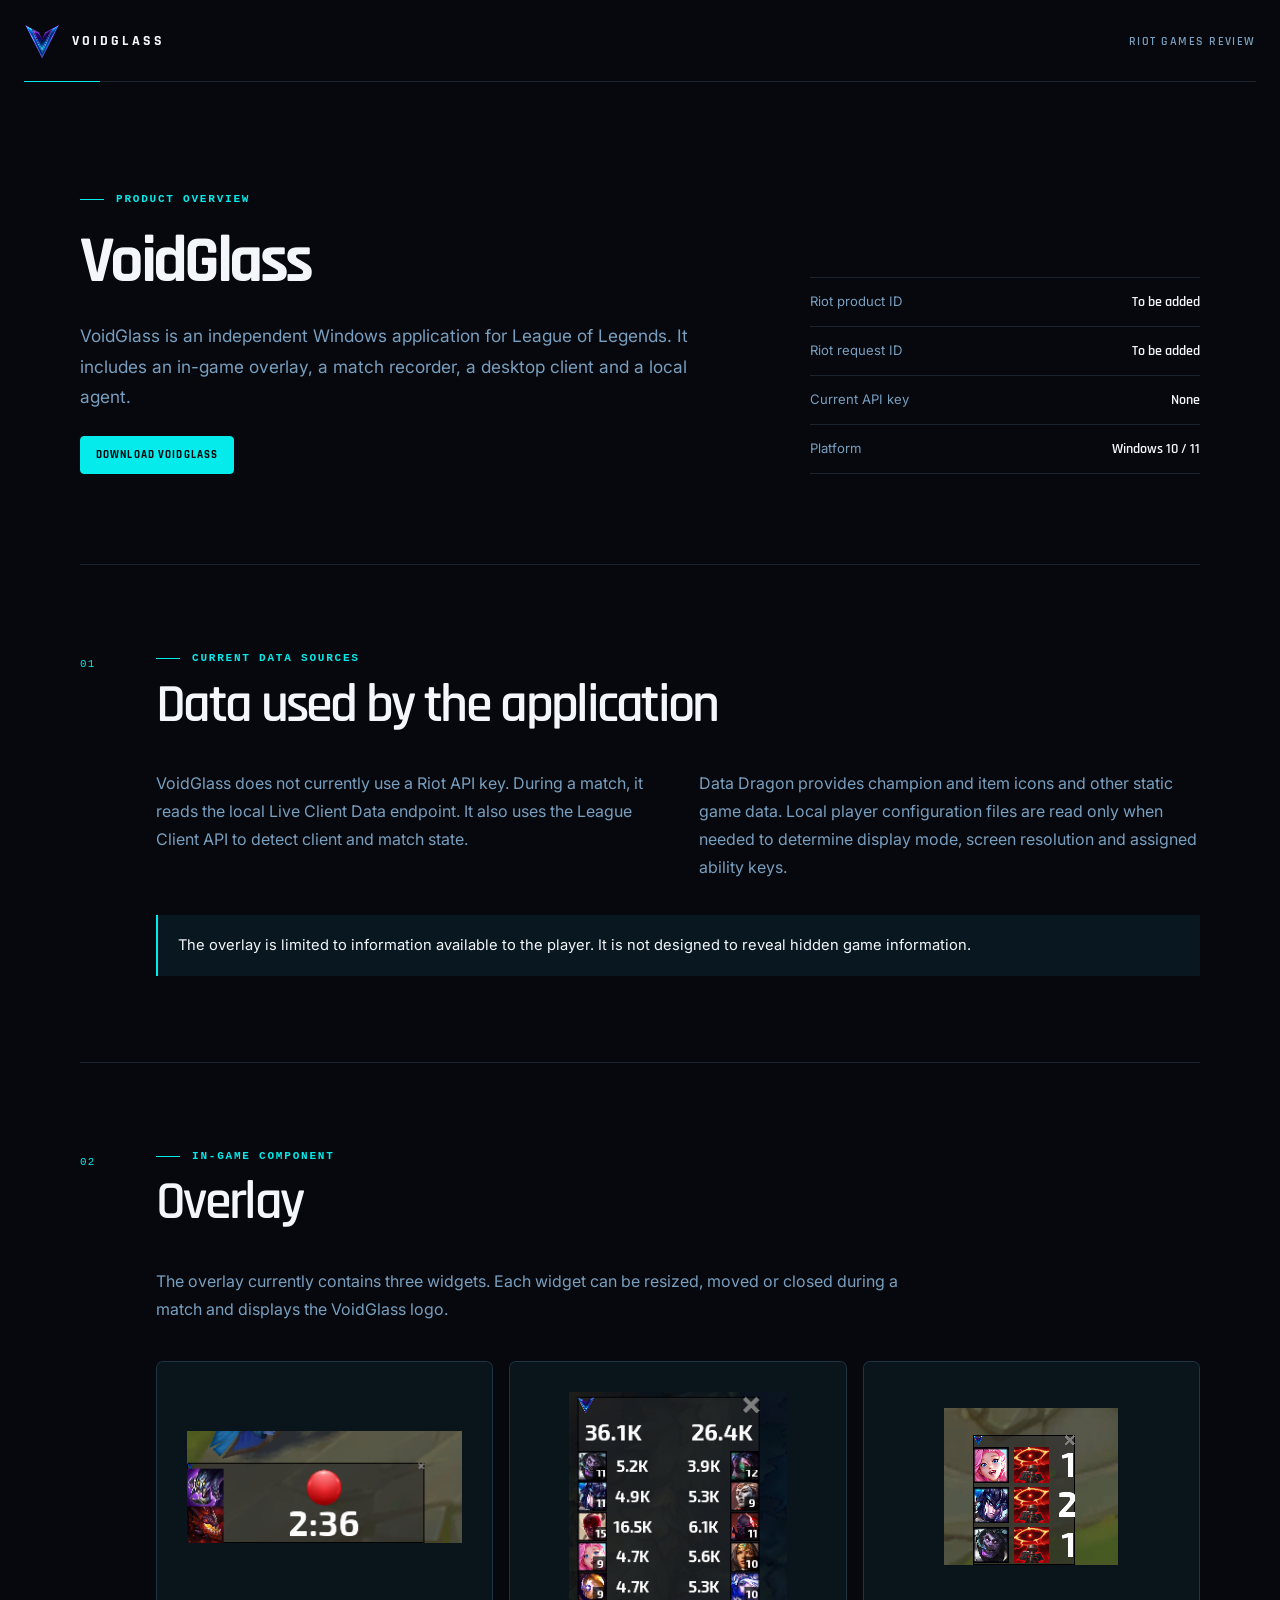
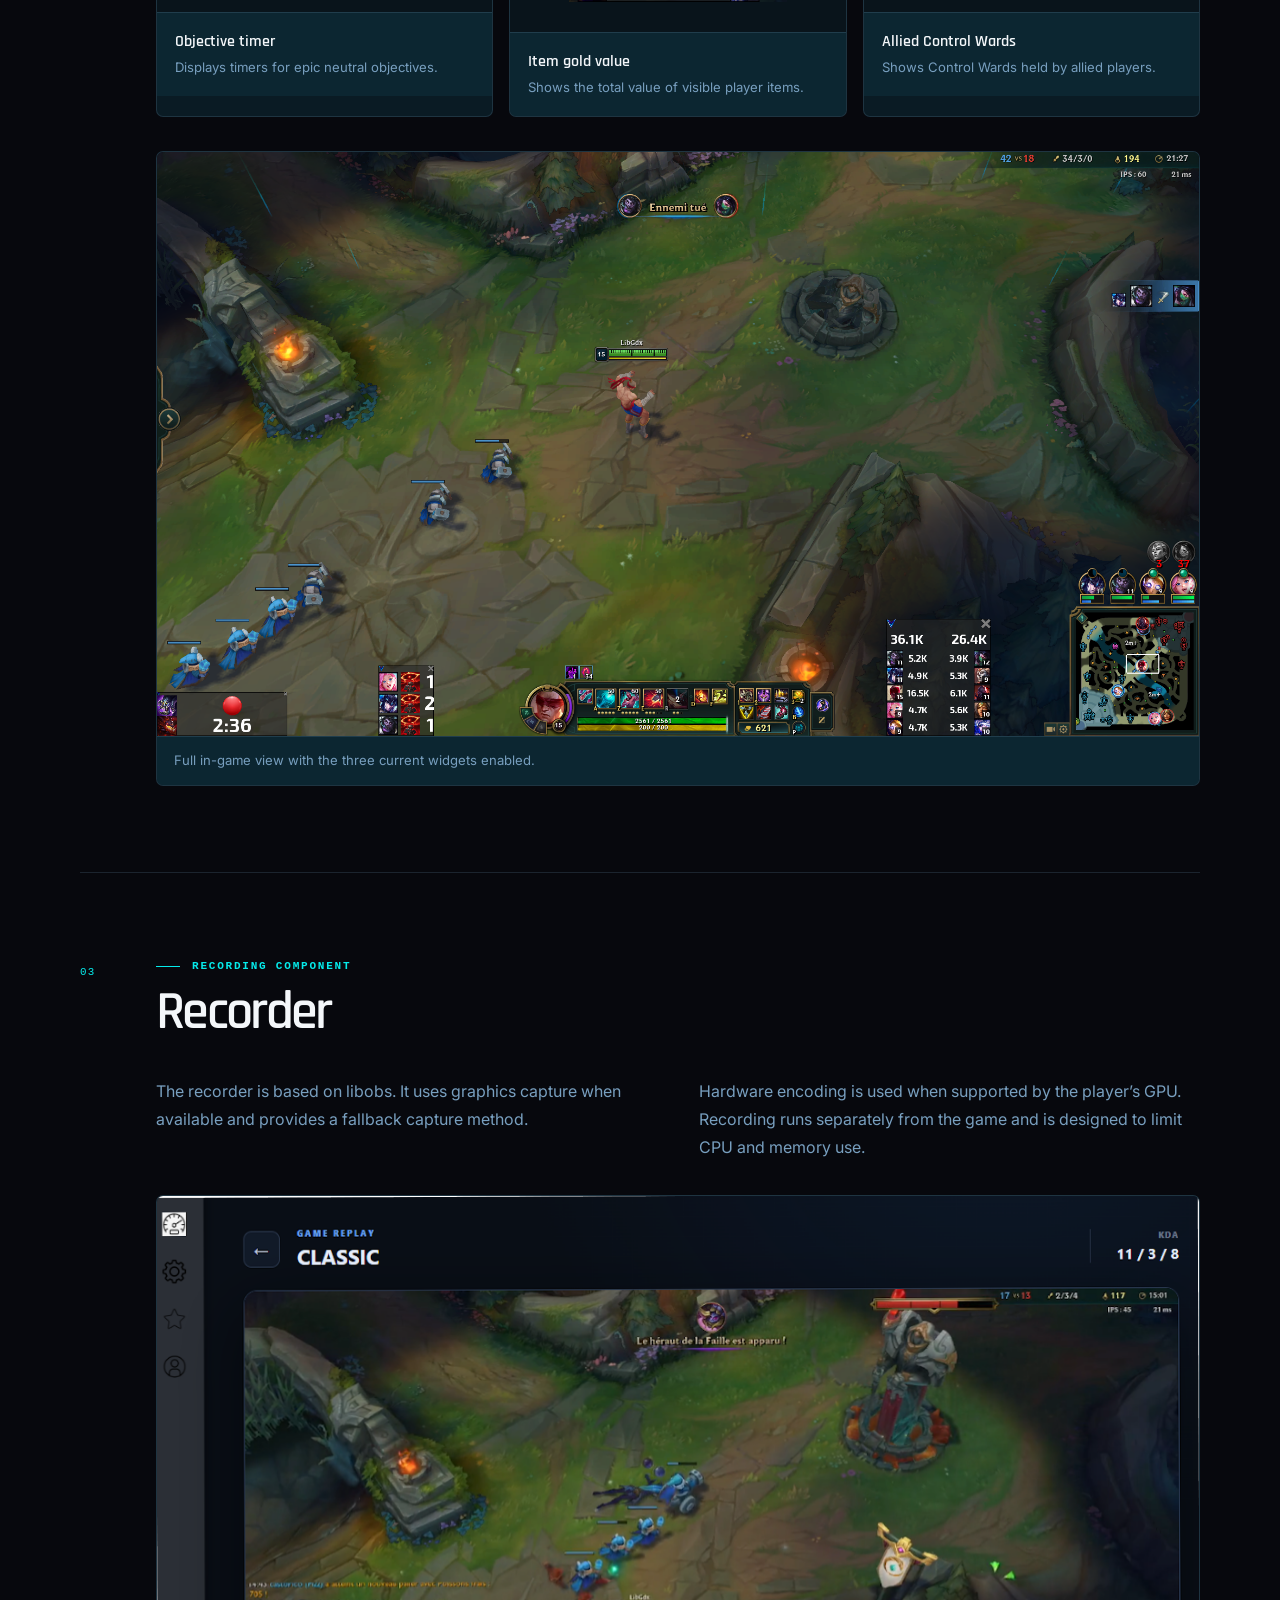
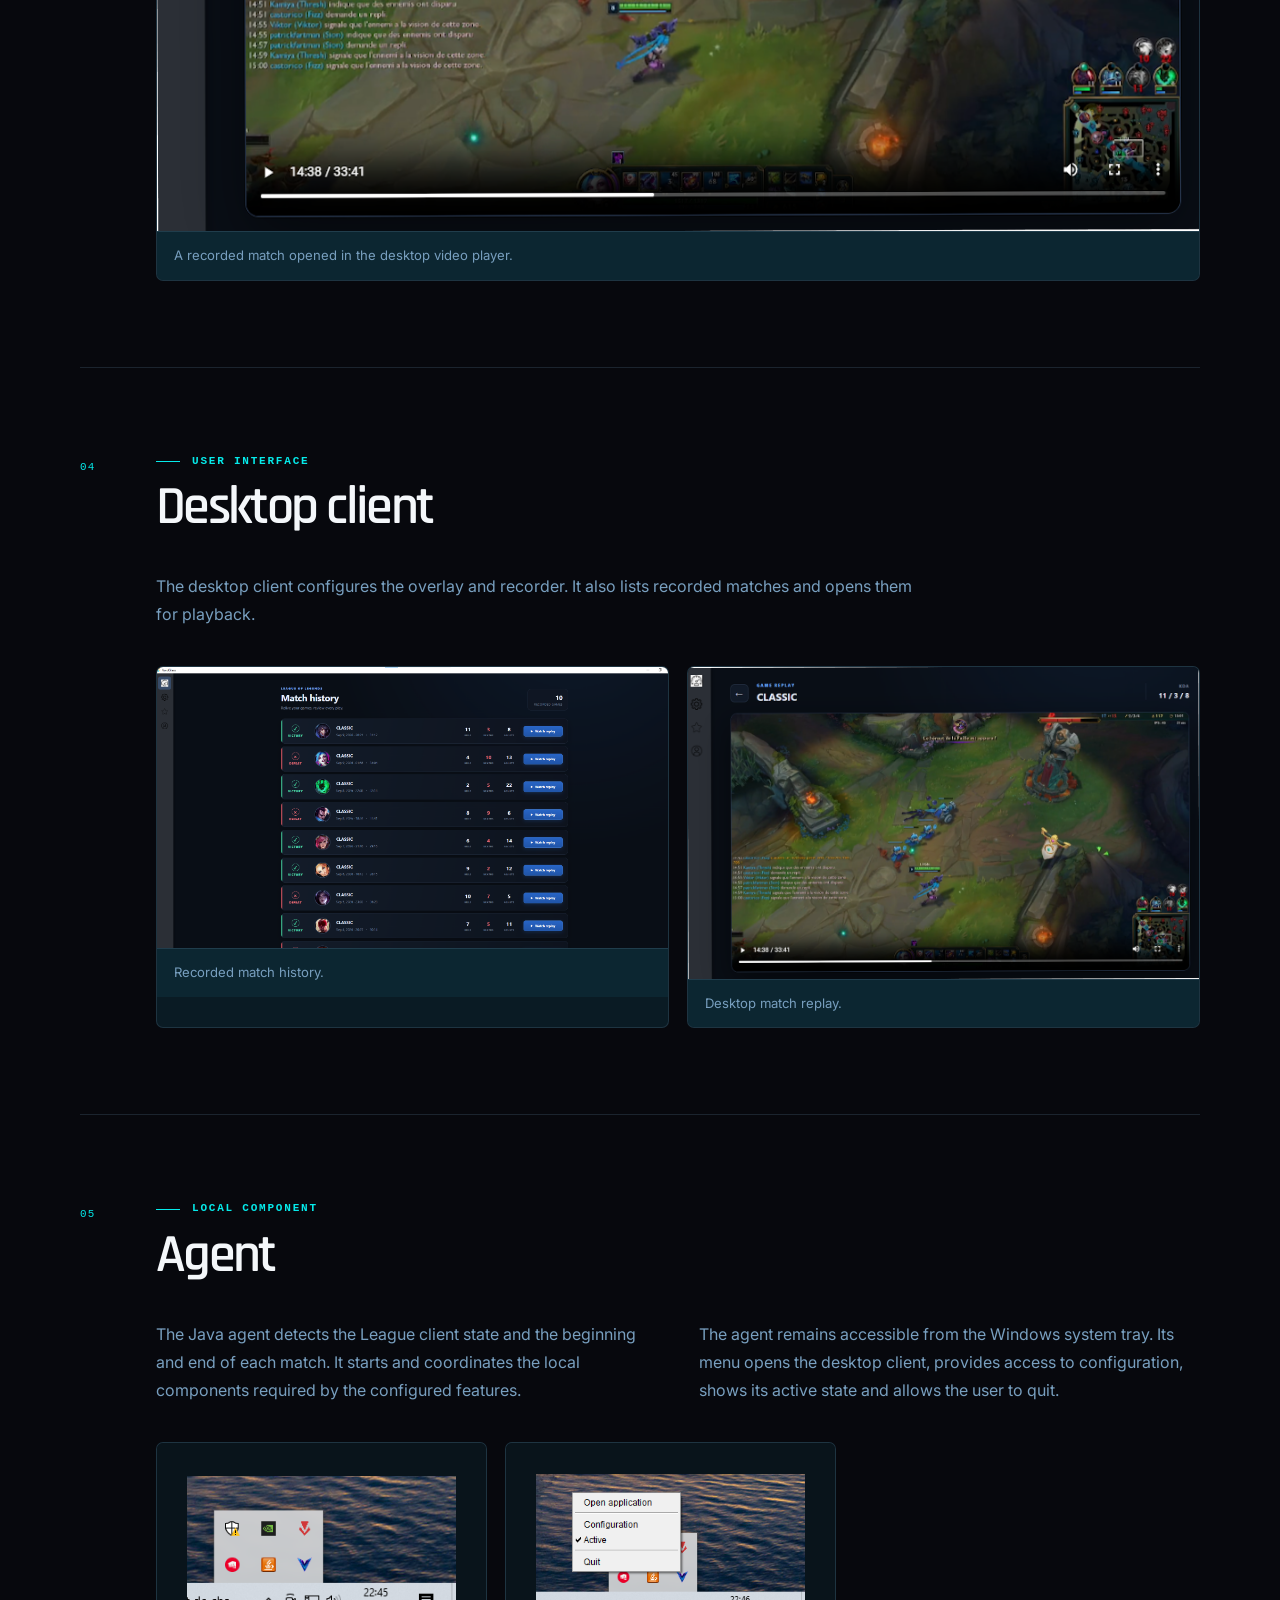
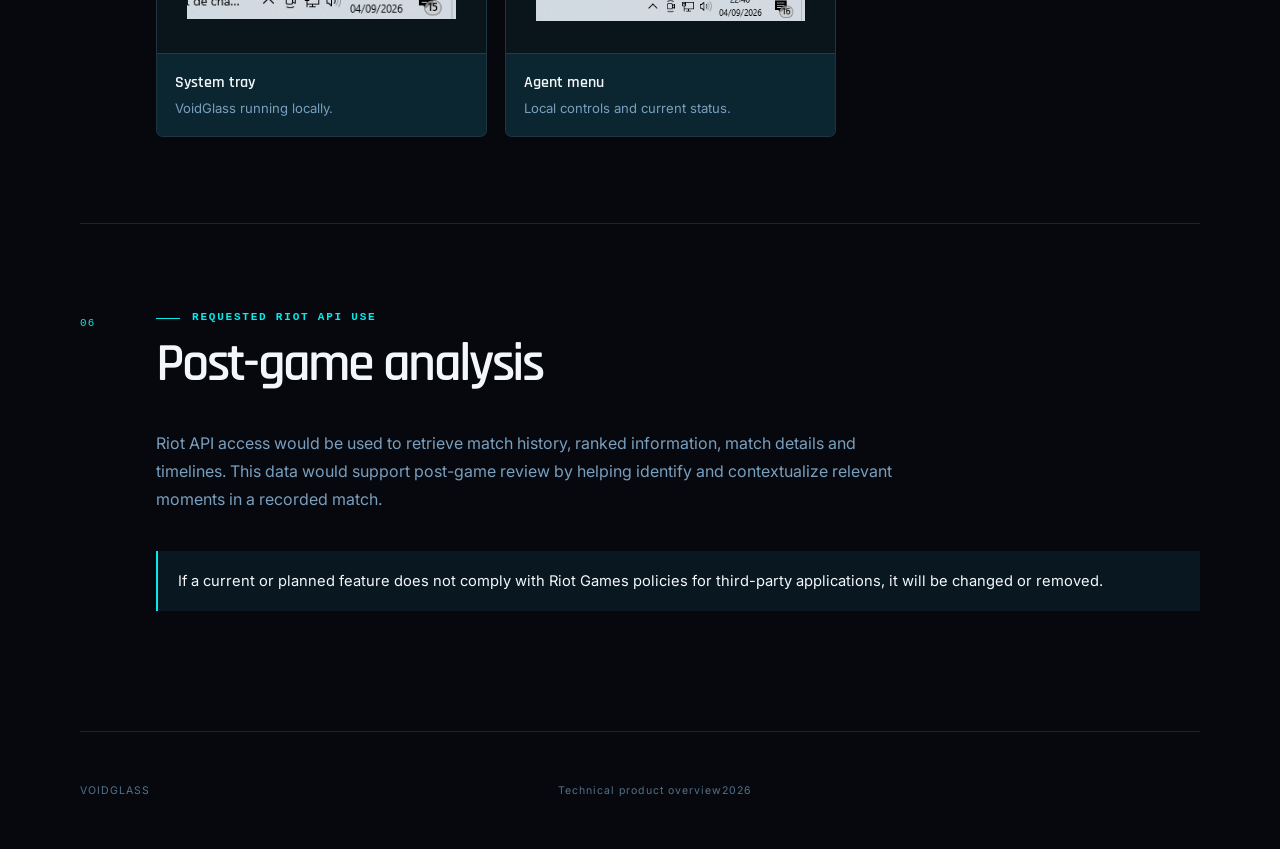
==== riot.html @ 97b320e5 "V1" ====
<!doctype html>
<html lang="en">
<head>
  <meta charset="UTF-8">
  <meta name="viewport" content="width=device-width, initial-scale=1.0">
  <meta name="description" content="Technical overview of VoidGlass for Riot Games review." data-i18n-content="meta.description">
  <meta name="theme-color" content="#07080D">
  <title>VoidGlass — Riot Games Review</title>
  <link rel="icon" href="assets/images/favicon.ico">
  <link rel="stylesheet" href="assets/css/styles.css">
</head>
<body class="riot-review">
  <header class="site-header riot-site-header">
    <a class="brand" href="index.html" aria-label="VoidGlass home">
      <span class="brand-mark"><img src="assets/images/VoidGlass.png" alt=""></span>
      <span>VOIDGLASS</span>
    </a>
    <span class="riot-review-label" data-i18n="header.review">Riot Games review</span>
  </header>

  <main class="riot-page">
    <header class="riot-intro">
      <div>
        <p class="eyebrow" data-i18n="intro.eyebrow">Product overview</p>
        <h1>VoidGlass</h1>
        <p class="riot-lead" data-i18n="intro.lead">VoidGlass is an independent Windows application for League of Legends. It includes an in-game overlay, a match recorder, a desktop client and a local agent.</p>
        <a class="riot-download" href="#" data-download data-i18n="intro.download">Download VoidGlass</a>
      </div>
      <dl class="riot-identifiers">
        <div><dt data-i18n="ids.product">Riot product ID</dt><dd data-i18n="ids.pending">To be added</dd></div>
        <div><dt data-i18n="ids.request">Riot request ID</dt><dd data-i18n="ids.pending">To be added</dd></div>
        <div><dt data-i18n="ids.apiKey">Current API key</dt><dd data-i18n="ids.none">None</dd></div>
        <div><dt data-i18n="ids.platform">Platform</dt><dd>Windows 10 / 11</dd></div>
      </dl>
    </header>

    <section class="riot-section" aria-labelledby="data-title">
      <div class="riot-section-heading">
        <span>01</span>
        <div>
          <p class="eyebrow" data-i18n="data.eyebrow">Current data sources</p>
          <h2 id="data-title" data-i18n="data.title">Data used by the application</h2>
        </div>
      </div>
      <div class="riot-copy-grid">
        <p data-i18n="data.body1">VoidGlass does not currently use a Riot API key. During a match, it reads the local Live Client Data endpoint. It also uses the League Client API to detect client and match state.</p>
        <p data-i18n="data.body2">Data Dragon provides champion and item icons and other static game data. Local player configuration files are read only when needed to determine display mode, screen resolution and assigned ability keys.</p>
      </div>
      <p class="riot-policy-note" data-i18n="data.policy">The overlay is limited to information available to the player. It is not designed to reveal hidden game information.</p>
    </section>

    <section class="riot-section" aria-labelledby="overlay-title">
      <div class="riot-section-heading">
        <span>02</span>
        <div>
          <p class="eyebrow" data-i18n="overlay.eyebrow">In-game component</p>
          <h2 id="overlay-title" data-i18n="overlay.title">Overlay</h2>
        </div>
      </div>
      <p class="riot-section-intro" data-i18n="overlay.intro">The overlay currently contains three widgets. Each widget can be resized, moved or closed during a match and displays the VoidGlass logo.</p>

      <div class="riot-widget-grid">
        <figure class="riot-widget-card">
          <div class="riot-widget-image"><img src="assets/images/screenshot/overlay_objective_timer.png" alt="VoidGlass objective timer widget" data-i18n-alt="overlay.objectiveAlt"></div>
          <figcaption><strong data-i18n="overlay.objectiveTitle">Objective timer</strong><span data-i18n="overlay.objectiveBody">Displays timers for epic neutral objectives.</span></figcaption>
        </figure>
        <figure class="riot-widget-card">
          <div class="riot-widget-image"><img src="assets/images/screenshot/overlay_gold_stuff.png" alt="VoidGlass item gold value widget" data-i18n-alt="overlay.goldAlt"></div>
          <figcaption><strong data-i18n="overlay.goldTitle">Item gold value</strong><span data-i18n="overlay.goldBody">Shows the total value of visible player items.</span></figcaption>
        </figure>
        <figure class="riot-widget-card">
          <div class="riot-widget-image"><img src="assets/images/screenshot/overla_control_ward.png" alt="VoidGlass allied Control Ward widget" data-i18n-alt="overlay.wardsAlt"></div>
          <figcaption><strong data-i18n="overlay.wardsTitle">Allied Control Wards</strong><span data-i18n="overlay.wardsBody">Shows Control Wards held by allied players.</span></figcaption>
        </figure>
      </div>

      <figure class="riot-wide-shot">
        <img src="assets/images/screenshot/overlay_full.png" alt="All VoidGlass widgets displayed during a League of Legends match" data-i18n-alt="overlay.fullAlt">
        <figcaption data-i18n="overlay.fullCaption">Full in-game view with the three current widgets enabled.</figcaption>
      </figure>
    </section>

    <section class="riot-section" aria-labelledby="recorder-title">
      <div class="riot-section-heading">
        <span>03</span>
        <div>
          <p class="eyebrow" data-i18n="recorder.eyebrow">Recording component</p>
          <h2 id="recorder-title" data-i18n="recorder.title">Recorder</h2>
        </div>
      </div>
      <div class="riot-copy-grid">
        <p data-i18n="recorder.body1">The recorder is based on libobs. It uses graphics capture when available and provides a fallback capture method.</p>
        <p data-i18n="recorder.body2">Hardware encoding is used when supported by the player’s GPU. Recording runs separately from the game and is designed to limit CPU and memory use.</p>
      </div>
      <figure class="riot-wide-shot">
        <img src="assets/images/screenshot/desktop_videoplayer.png" alt="Recorded League of Legends match in the VoidGlass desktop video player" data-i18n-alt="recorder.imageAlt">
        <figcaption data-i18n="recorder.caption">A recorded match opened in the desktop video player.</figcaption>
      </figure>
    </section>

    <section class="riot-section" aria-labelledby="desktop-title">
      <div class="riot-section-heading">
        <span>04</span>
        <div>
          <p class="eyebrow" data-i18n="desktop.eyebrow">User interface</p>
          <h2 id="desktop-title" data-i18n="desktop.title">Desktop client</h2>
        </div>
      </div>
      <p class="riot-section-intro" data-i18n="desktop.intro">The desktop client configures the overlay and recorder. It also lists recorded matches and opens them for playback.</p>
      <div class="riot-shot-grid">
        <figure class="riot-wide-shot">
          <img src="assets/images/screenshot/desktop_history.png" alt="VoidGlass recorded match history" data-i18n-alt="desktop.historyAlt">
          <figcaption data-i18n="desktop.historyCaption">Recorded match history.</figcaption>
        </figure>
        <figure class="riot-wide-shot">
          <img src="assets/images/screenshot/desktop_videoplayer.png" alt="VoidGlass desktop match replay" data-i18n-alt="desktop.replayAlt">
          <figcaption data-i18n="desktop.replayCaption">Desktop match replay.</figcaption>
        </figure>
      </div>
    </section>

    <section class="riot-section" aria-labelledby="agent-title">
      <div class="riot-section-heading">
        <span>05</span>
        <div>
          <p class="eyebrow" data-i18n="agent.eyebrow">Local component</p>
          <h2 id="agent-title" data-i18n="agent.title">Agent</h2>
        </div>
      </div>
      <div class="riot-copy-grid">
        <p data-i18n="agent.body1">The Java agent detects the League client state and the beginning and end of each match. It starts and coordinates the local components required by the configured features.</p>
        <p data-i18n="agent.body2">The agent remains accessible from the Windows system tray. Its menu opens the desktop client, provides access to configuration, shows its active state and allows the user to quit.</p>
      </div>
      <div class="riot-tray-grid">
        <figure class="riot-widget-card">
          <div class="riot-widget-image"><img src="assets/images/screenshot/trail_1.png" alt="VoidGlass icon in the Windows system tray" data-i18n-alt="agent.trayAlt"></div>
          <figcaption><strong data-i18n="agent.trayTitle">System tray</strong><span data-i18n="agent.trayBody">VoidGlass running locally.</span></figcaption>
        </figure>
        <figure class="riot-widget-card">
          <div class="riot-widget-image"><img src="assets/images/screenshot/trail_2.png" alt="VoidGlass agent system tray menu" data-i18n-alt="agent.menuAlt"></div>
          <figcaption><strong data-i18n="agent.menuTitle">Agent menu</strong><span data-i18n="agent.menuBody">Local controls and current status.</span></figcaption>
        </figure>
      </div>
    </section>

    <section class="riot-section riot-api-section" aria-labelledby="api-title">
      <div class="riot-section-heading">
        <span>06</span>
        <div>
          <p class="eyebrow" data-i18n="api.eyebrow">Requested Riot API use</p>
          <h2 id="api-title" data-i18n="api.title">Post-game analysis</h2>
        </div>
      </div>
      <p class="riot-section-intro" data-i18n="api.body">Riot API access would be used to retrieve match history, ranked information, match details and timelines. This data would support post-game review by helping identify and contextualize relevant moments in a recorded match.</p>
      <p class="riot-policy-note" data-i18n="api.policy">If a current or planned feature does not comply with Riot Games policies for third-party applications, it will be changed or removed.</p>
    </section>
  </main>

  <footer class="riot-footer">
    <span>VOIDGLASS</span>
    <span data-i18n="footer.overview">Technical product overview</span>
    <span>2026</span>
  </footer>
  <script src="assets/lang/riot/index.en.js"></script>
  <script src="assets/js/main.js"></script>
  <script data-goatcounter="https://voidglass.goatcounter.com/count" async src="//gc.zgo.at/count.js"></script>
</body>
</html>
---- assets/css/styles.css ----
@font-face {
  font-family: "Inter";
  src: url("../fonts/inter/Inter-VariableFont_opsz,wght.ttf") format("truetype");
  font-style: normal;
  font-weight: 100 900;
  font-display: swap;
}

@font-face {
  font-family: "Rajdhani";
  src: url("../fonts/Rajdhani/Rajdhani-Regular.ttf") format("truetype");
  font-style: normal;
  font-weight: 400;
  font-display: swap;
}

@font-face {
  font-family: "Rajdhani";
  src: url("../fonts/Rajdhani/Rajdhani-Medium.ttf") format("truetype");
  font-style: normal;
  font-weight: 500;
  font-display: swap;
}

@font-face {
  font-family: "Rajdhani";
  src: url("../fonts/Rajdhani/Rajdhani-SemiBold.ttf") format("truetype");
  font-style: normal;
  font-weight: 600;
  font-display: swap;
}

@font-face {
  font-family: "Rajdhani";
  src: url("../fonts/Rajdhani/Rajdhani-Bold.ttf") format("truetype");
  font-style: normal;
  font-weight: 700;
  font-display: swap;
}

:root {
  --background: #07080d;
  --surface: #0e3442;
  --surface-dark: #0a1b24;
  --surface-soft: rgba(14, 52, 66, 0.54);
  --cyan: #05ebeb;
  --cyan-soft: rgba(5, 235, 235, 0.13);
  --purple: #280387;
  --text: #f4f7fa;
  --muted: #789fbf;
  --line: rgba(120, 159, 191, 0.19);
  --line-strong: rgba(5, 235, 235, 0.4);
  --max-width: 1360px;
  --radius: 10px;
  --font-body: "Inter", "Segoe UI", Arial, sans-serif;
  --font-display: "Rajdhani", "Arial Narrow", sans-serif;
}

* { box-sizing: border-box; }
html { scroll-behavior: smooth; color-scheme: dark; }
body {
  margin: 0;
  overflow-x: hidden;
  color: var(--text);
  background: radial-gradient(circle at 82% 8%, rgba(40, 3, 135, 0.22), transparent 30rem), var(--background);
  font-family: var(--font-body);
  -webkit-font-smoothing: antialiased;
}
body.carousel-open { overflow: hidden; }
body.carousel-open::after { position: fixed; inset: 0; z-index: 10; content: ""; background: rgba(0, 0, 0, 0.76); backdrop-filter: blur(8px); }
body::before {
  position: fixed;
  inset: 0;
  z-index: -1;
  pointer-events: none;
  content: "";
  opacity: 0.22;
  background-image: linear-gradient(rgba(120, 159, 191, 0.035) 1px, transparent 1px), linear-gradient(90deg, rgba(120, 159, 191, 0.035) 1px, transparent 1px);
  background-size: 64px 64px;
  mask-image: linear-gradient(to bottom, black, transparent 75%);
}
::selection { color: var(--background); background: var(--cyan); }
a { color: inherit; text-decoration: none; }
button { color: inherit; font: inherit; }
img { max-width: 100%; }

.ambient { position: absolute; z-index: -1; border-radius: 50%; pointer-events: none; filter: blur(140px); }
.ambient-blue { top: 80px; left: -260px; width: 560px; height: 560px; background: rgba(5, 235, 235, 0.08); }
.ambient-purple { top: 400px; right: -320px; width: 680px; height: 680px; background: rgba(40, 3, 135, 0.25); }

.site-header, main, footer { width: min(calc(100% - 48px), var(--max-width)); margin-inline: auto; }
.site-header {
  position: relative;
  z-index: 5;
  display: grid;
  grid-template-columns: 1fr auto 1fr;
  align-items: center;
  height: 82px;
  border-bottom: 1px solid var(--line);
}
.site-header::after { position: absolute; bottom: -1px; left: 0; width: 76px; height: 1px; content: ""; background: var(--cyan); }
.brand { display: inline-flex; align-items: center; gap: 12px; width: fit-content; font-family: var(--font-display); font-size: 0.88rem; font-weight: 700; letter-spacing: 0.22em; }
.brand-mark { display: grid; width: 36px; height: 36px; place-items: center; letter-spacing: 0; }
.brand-mark img { display: block; width: 34px; height: 34px; object-fit: contain; }
nav { display: flex; align-items: center; gap: 32px; }
nav a { position: relative; color: var(--muted); font-family: var(--font-display); font-size: 0.82rem; font-weight: 600; letter-spacing: 0.12em; text-transform: uppercase; transition: color 160ms ease; }
nav a:hover, nav .current { color: var(--text); }
nav .current::after { position: absolute; right: 0; bottom: -10px; left: 0; height: 1px; content: ""; background: var(--cyan); }
.discord-link { color: var(--text); }
.header-actions { display: flex; justify-self: end; align-items: center; gap: 10px; }
.header-download { padding: 10px 13px; color: var(--background); border: 1px solid var(--cyan); border-radius: 4px; background: var(--cyan); font-family: var(--font-display); font-size: 0.8rem; font-weight: 700; letter-spacing: 0.08em; text-transform: uppercase; transition: background 160ms ease, transform 160ms ease; }
.header-download:hover { background: #32ffff; transform: translateY(-1px); }
.language-switch { padding: 9px 11px; color: #496b85; border: 1px solid var(--line); border-radius: 4px; background: rgba(14, 52, 66, 0.3); cursor: pointer; font-family: var(--font-display); font-size: 0.8rem; font-weight: 700; letter-spacing: 0.1em; }
.language-switch .active { color: var(--cyan); }

.hero { display: grid; grid-template-columns: minmax(280px, 0.76fr) minmax(0, 1.24fr); align-items: center; gap: 44px; min-height: calc(100svh - 82px); padding: 86px 0 110px; }
.hero-copy { position: relative; z-index: 2; }
.eyebrow { display: flex; align-items: center; gap: 12px; margin: 0 0 24px; color: var(--cyan); font: 700 0.69rem/1.4 Consolas, "SFMono-Regular", monospace; letter-spacing: 0.16em; text-transform: uppercase; }
.eyebrow::before { width: 24px; height: 1px; content: ""; background: currentColor; }
h1, h2, h3, p { margin-top: 0; }
h1, h2, h3 { font-family: var(--font-display); }
h1 { max-width: 720px; margin-bottom: 28px; font-size: clamp(3.15rem, 5.15vw, 5.25rem); font-weight: 620; letter-spacing: -0.055em; line-height: 0.97; }
h1 span { display: block; }
.gradient-text { padding-bottom: 0.08em; color: var(--cyan); }
.hero-description { max-width: 540px; margin-bottom: 34px; color: var(--muted); font-size: clamp(1rem, 1.3vw, 1.16rem); line-height: 1.7; }
.hero-actions { display: flex; align-items: center; gap: 22px; flex-wrap: wrap; }
.download-button { position: relative; display: flex; align-items: center; gap: 17px; min-width: 315px; padding: 17px 22px; overflow: hidden; color: var(--background); border: 1px solid var(--cyan); border-radius: 5px; background: var(--cyan); box-shadow: 0 12px 42px rgba(5, 235, 235, 0.13); transition: transform 160ms ease, box-shadow 160ms ease, background 160ms ease; }
.download-button::after { position: absolute; top: 0; right: 0; width: 16px; height: 16px; content: ""; background: var(--surface); clip-path: polygon(100% 0, 100% 100%, 0 0); }
.download-button:hover { transform: translateY(-2px); background: #32ffff; box-shadow: 0 16px 48px rgba(5, 235, 235, 0.2); }
.download-button:focus-visible, .language-switch:focus-visible, a:focus-visible, summary:focus-visible { outline: 2px solid var(--cyan); outline-offset: 4px; }
.download-button svg { width: 27px; flex: none; fill: none; stroke: currentColor; stroke-linecap: round; stroke-linejoin: round; stroke-width: 1.7; }
.download-button span { display: grid; gap: 4px; }
.download-button small { font-family: var(--font-display); font-size: 0.7rem; font-weight: 700; letter-spacing: 0.14em; }
.download-button strong { font-family: var(--font-display); font-size: 1.08rem; font-weight: 600; }
.download-meta { display: grid; gap: 9px; max-width: 300px; }
.download-note { color: var(--muted); font-size: 0.75rem; }
.riot-disclaimer { margin: 0; color: #5f819c; font-size: 0.76rem; line-height: 1.5; }
.footer-riot-disclaimer { grid-column: 1 / -1; max-width: 760px; padding: 0 0 22px; font-size: 0.65rem; letter-spacing: normal; }

.hero-visual { position: relative; }
.hero-visual::before { position: absolute; inset: 6% 4% 8% 7%; content: ""; border: 1px solid rgba(5, 235, 235, 0.12); background: linear-gradient(145deg, rgba(14, 52, 66, 0.46), rgba(40, 3, 135, 0.12)); transform: translate(24px, 24px); }
.hero-carousel { position: relative; display: block; width: min(790px, 100%); aspect-ratio: 16 / 10; padding: 0; overflow: hidden; color: var(--text); border: 1px solid var(--line); border-radius: var(--radius); background: var(--surface-dark); box-shadow: 0 32px 70px rgba(0, 0, 0, 0.46); cursor: pointer; }
.hero-carousel::before { position: absolute; top: 0; right: 0; left: 0; z-index: 3; height: 2px; content: ""; background: linear-gradient(90deg, var(--cyan), transparent 62%); }
.hero-carousel::after { position: absolute; right: 0; bottom: 0; left: 0; z-index: 2; height: 34%; pointer-events: none; content: ""; background: linear-gradient(transparent, rgba(7, 8, 13, 0.62)); }
.hero-carousel img { position: absolute; inset: 0; width: 100%; height: 100%; object-fit: cover; opacity: 0; transform: scale(1.025); transition: opacity 420ms cubic-bezier(0.22, 1, 0.36, 1), transform 680ms cubic-bezier(0.22, 1, 0.36, 1); }
.hero-carousel img.is-active { z-index: 1; opacity: 1; transform: scale(1); }
.carousel-progress { position: absolute; bottom: 0; left: 0; z-index: 3; width: 100%; height: 2px; background: var(--cyan); box-shadow: 0 0 12px rgba(5, 235, 235, 0.7); transform: scaleX(0); transform-origin: left; }
.carousel-progress.is-running { animation: carousel-progress 5s linear; }
.carousel-close { display: none; }
.carousel-navigation { position: absolute; inset: 0; z-index: 4; display: flex; justify-content: space-between; align-items: center; padding: 14px; pointer-events: none; }
.carousel-control { display: grid; width: 38px; height: 38px; padding: 0; place-items: center; color: var(--text); border: 1px solid var(--line); border-radius: 50%; background: rgba(7, 8, 13, 0.76); cursor: pointer; font-size: 1.35rem; line-height: 1; pointer-events: auto; transition: border-color 160ms ease, color 160ms ease, background 160ms ease; }
.carousel-control:hover { color: var(--cyan); border-color: var(--line-strong); background: rgba(7, 8, 13, 0.92); }
.carousel-control:focus-visible { outline: 2px solid var(--cyan); outline-offset: 3px; }
.hero-carousel:hover { border-color: var(--line-strong); }
.hero-carousel:focus-visible { outline: 2px solid var(--cyan); outline-offset: 4px; }
.hero-carousel.is-expanded { position: fixed; top: 50%; left: 50%; z-index: 11; width: min(80vw, 142.22vh); height: 80vh; aspect-ratio: auto; border-color: var(--line-strong); background: var(--background); box-shadow: 0 36px 110px rgba(0, 0, 0, 0.65); transform: translate(-50%, -50%); }
.hero-carousel.is-expanded img { object-fit: contain; }
.hero-carousel.is-expanded .carousel-close { position: absolute; top: 16px; left: 16px; z-index: 4; display: grid; width: 34px; height: 34px; place-items: center; color: var(--text); border: 1px solid var(--line); border-radius: 50%; background: rgba(7, 8, 13, 0.76); font: 300 1.8rem/1 var(--font-body); transition: border-color 160ms ease, color 160ms ease; }
.hero-carousel.is-expanded .carousel-close:hover { color: var(--cyan); border-color: var(--line-strong); }
.hero-visual.is-carousel-expanded .carousel-navigation { position: fixed; top: 50%; right: 10vw; left: 10vw; z-index: 12; height: 80vh; padding: 18px; transform: translateY(-50%); }
@keyframes carousel-progress { to { transform: scaleX(1); } }
.hero-shot { position: absolute; overflow: hidden; margin: 0; border: 1px solid var(--line); border-radius: var(--radius); background: var(--surface-dark); box-shadow: 0 32px 70px rgba(0, 0, 0, 0.46); }
.hero-shot::before { position: absolute; top: 0; right: 0; left: 0; z-index: 1; height: 2px; content: ""; background: linear-gradient(90deg, var(--cyan), transparent 62%); }
.hero-shot img { display: block; width: 100%; height: 100%; object-fit: cover; }
.hero-shot-primary { top: 0; right: -70px; width: min(790px, 59vw); aspect-ratio: 16 / 10; }
.hero-shot-secondary { right: 55%; bottom: 0; width: min(430px, 32vw); aspect-ratio: 16 / 9; border-color: rgba(5, 235, 235, 0.34); }
.hero-shot-secondary img { object-position: center; }

.showcase, .faq-preview { padding: 112px 0; border-top: 1px solid var(--line); }
.section-heading, .faq-heading { display: flex; justify-content: space-between; align-items: end; gap: 40px; margin-bottom: 48px; }
.section-heading .eyebrow, .faq-heading .eyebrow { margin-bottom: 14px; }
h2 { margin-bottom: 0; font-size: clamp(2.25rem, 4.6vw, 4.35rem); font-weight: 580; letter-spacing: -0.05em; line-height: 1.02; }
.section-note { max-width: 320px; margin: 0 0 6px; color: var(--muted); font-size: 0.95rem; line-height: 1.65; }
.screens { display: grid; grid-template-columns: 1.18fr 0.82fr; gap: 18px; }
.screen-card { position: relative; overflow: hidden; min-height: 360px; border: 1px solid var(--line); border-radius: var(--radius); background: var(--surface); }
.product-block { overflow: hidden; border: 1px solid var(--line); border-radius: var(--radius); background: var(--surface-dark); }
.product-block .screen-image { display: block; width: 100%; aspect-ratio: 16 / 9; height: auto; object-fit: cover; }
.recorder-heading { margin-top: 88px; }
.screen-main { grid-row: span 2; min-height: 750px; background: var(--surface-dark); }
.screen-toolbar { display: flex; align-items: center; gap: 7px; height: 46px; padding: 0 16px; color: var(--muted); border-bottom: 1px solid var(--line); background: #09141b; }
.screen-toolbar span { width: 6px; height: 6px; border-radius: 50%; background: #285063; }
.screen-toolbar span:first-child { background: var(--cyan); }
.screen-toolbar small { margin-left: auto; font: 0.61rem Consolas, "SFMono-Regular", monospace; letter-spacing: 0.14em; }
.screen-image { display: block; width: 100%; height: 100%; object-fit: cover; }
.screen-main .screen-image { height: 640px; object-position: center; }
.screen-secondary .screen-image { height: 325px; }
.screen-overlay .screen-image { object-position: center; }
.screen-caption { display: grid; grid-template-columns: auto 1fr; gap: 14px; align-items: baseline; min-height: 64px; padding: 20px 22px; color: var(--text); border-top: 1px solid var(--line); background: var(--surface); }
.screen-caption p { margin: 0; font-size: 0.88rem; line-height: 1.4; }
.caption-index { color: var(--cyan); font: 0.66rem Consolas, "SFMono-Regular", monospace; letter-spacing: 0.12em; }
.feature-summary { min-height: 0; }
.feature-rail { display: grid; grid-template-columns: repeat(3, 1fr); gap: 1px; margin: 0; border: 0; background: var(--line); overflow: hidden; }
.feature-rail article { padding: 22px; background: var(--surface-soft); }
.feature-rail span { display: block; margin-bottom: 20px; color: var(--cyan); font: 0.66rem Consolas, "SFMono-Regular", monospace; }
.feature-rail h3 { margin-bottom: 9px; font-size: 1rem; }
.feature-rail p { margin: 0; color: var(--muted); font-size: 0.86rem; line-height: 1.55; }

.faq-heading > a { flex: none; padding-bottom: 7px; color: var(--cyan); border-bottom: 1px solid var(--line-strong); font-size: 0.75rem; letter-spacing: 0.06em; }
.faq-list { border-top: 1px solid var(--line); }
.faq-list details { border-bottom: 1px solid var(--line); }
.faq-list summary { position: relative; padding: 27px 56px 27px 0; cursor: pointer; font-size: 1rem; line-height: 1.45; list-style: none; }
.faq-list summary::-webkit-details-marker { display: none; }
.faq-list summary::after { position: absolute; top: 22px; right: 5px; display: grid; width: 30px; height: 30px; place-items: center; color: var(--cyan); border: 1px solid var(--line); border-radius: 3px; content: "+"; font-size: 1.1rem; font-weight: 300; }
.faq-list details[open] summary::after { content: "−"; }
.faq-list details p { max-width: 720px; padding: 0 0 30px; color: var(--muted); line-height: 1.75; }
.faq-list .faq-article-link { color: var(--cyan); text-decoration: underline; text-decoration-color: rgba(5, 235, 235, 0.55); text-decoration-thickness: 1px; text-underline-offset: 3px; }
.faq-list .faq-article-link:hover { color: var(--text); text-decoration-color: var(--cyan); }

.journal, .content-page { max-width: 980px; }
.journal-header, .content-header { padding: 126px 0 98px; border-bottom: 1px solid var(--line); }
.journal-header h1, .content-header h1 { margin-bottom: 28px; }
.journal-header > p:last-child, .content-header > p:last-child { max-width: 560px; margin: 0; color: var(--muted); font-size: 1.05rem; line-height: 1.7; }
.journal-entry { display: grid; grid-template-columns: 165px 1fr; gap: 46px; padding: 76px 0; border-bottom: 1px solid var(--line); }
.journal-meta { display: flex; flex-direction: column; gap: 14px; color: var(--cyan); font: 0.67rem Consolas, "SFMono-Regular", monospace; letter-spacing: 0.12em; }
.journal-content h2 { margin-bottom: 22px; font-size: clamp(2.3rem, 5.4vw, 4.6rem); }
.journal-lead { max-width: 650px; margin-bottom: 24px; color: var(--text); font-size: 1.14rem; line-height: 1.6; }
.journal-preview { max-width: 650px; margin: 0 0 24px; color: var(--muted); line-height: 1.8; }
.journal-link { transition: padding 160ms ease, background 160ms ease; }
.journal-link:hover { padding-inline: 22px; background: rgba(14, 52, 66, 0.2); }
.read-link { color: var(--cyan); font-size: 0.75rem; letter-spacing: 0.07em; text-transform: uppercase; }

.article-page { max-width: 980px; padding: 80px 0 130px; }
.back-link { display: inline-block; margin-bottom: 92px; color: var(--muted); font-size: 0.76rem; letter-spacing: 0.07em; }
.back-link:hover { color: var(--cyan); }
.article-page article { max-width: 780px; margin-left: auto; padding-left: 44px; border-left: 1px solid var(--line); }
.article-page h1 { margin-bottom: 42px; }
.article-lead { margin-bottom: 40px; color: var(--text); font-size: clamp(1.3rem, 2.4vw, 1.75rem); line-height: 1.5; }
.article-page article > p:not(.eyebrow):not(.article-lead) { max-width: 680px; margin-bottom: 26px; color: var(--muted); font-size: 1.02rem; line-height: 1.85; }
.article-page h2 { max-width: 680px; margin: 58px 0 18px; font-size: clamp(1.65rem, 3.4vw, 2.55rem); }
.article-page h3 { max-width: 680px; margin: 38px 0 14px; color: var(--text); font-size: clamp(1.65rem, 3vw, 2.15rem); font-weight: 600; letter-spacing: -0.025em; }
.article-page .performance-highlight { display: inline; padding: 2px 5px 3px; color: var(--cyan); border-bottom: 1px solid rgba(5, 235, 235, 0.72); background: rgba(5, 235, 235, 0.09); font-family: var(--font-display); font-size: 1.15em; font-weight: 700; letter-spacing: -0.015em; line-height: 1.2; }
.article-page ul { max-width: 680px; margin: -6px 0 28px; padding-left: 20px; color: var(--muted); line-height: 1.8; }
.article-page li + li { margin-top: 8px; }
.approach { margin-top: 34px; }
.approach > h3 { margin-top: 0; }
.approach-tradeoffs { display: grid; grid-template-columns: repeat(2, minmax(0, 1fr)); gap: 14px; max-width: 680px; margin: 28px 0 42px; }
.tradeoff { padding: 20px; border: 1px solid var(--line); border-radius: 6px; background: rgba(14, 52, 66, 0.22); }
.tradeoff h4 { margin: 0 0 14px; font: 700 0.7rem Consolas, "SFMono-Regular", monospace; letter-spacing: 0.12em; text-transform: uppercase; }
.tradeoff-pros h4 { color: var(--cyan); }
.tradeoff-cons h4 { color: #b5a4e9; }
.tradeoff ul { margin: 0; padding-left: 17px; font-size: 0.88rem; line-height: 1.65; }
.tradeoff li + li { margin-top: 10px; }
.approach-note { max-width: 680px; margin: -16px 0 42px; padding: 17px 19px; color: var(--muted); border-left: 2px solid var(--cyan); background: rgba(14, 52, 66, 0.24); font-size: 0.91rem; line-height: 1.7; }
.performance-title { margin-bottom: 16px !important; }
.article-page .performance-list { display: grid; grid-template-columns: repeat(2, minmax(0, 1fr)); gap: 1px; max-width: 680px; margin: 0 0 26px; padding: 1px; overflow: hidden; list-style: none; border: 1px solid var(--line); border-radius: 6px; background: var(--line); }
.performance-list li { min-height: 104px; padding: 19px; background: rgba(14, 52, 66, 0.3); }
.performance-list strong, .performance-list span { display: block; }
.performance-list strong { margin-bottom: 9px; color: var(--muted); font: 700 0.68rem Consolas, "SFMono-Regular", monospace; letter-spacing: 0.1em; text-transform: uppercase; }
.performance-list span { color: var(--text); font-size: 0.96rem; font-weight: 600; line-height: 1.45; }
.recorder-note { max-width: 680px; margin: 0 0 42px !important; padding: 16px 18px; color: var(--muted) !important; border-left: 2px solid #b5a4e9; background: rgba(40, 3, 135, 0.14); font-size: 0.91rem !important; line-height: 1.7 !important; }
.test-system-title, .performance-subtitle { margin: 0 0 16px; color: var(--text); font-family: var(--font-display); font-size: 1.25rem; font-weight: 600; letter-spacing: -0.015em; }
.article-page .test-system-list { display: grid; gap: 0; max-width: 680px; margin: 0 0 26px; padding: 0; list-style: none; border-top: 1px solid var(--line); }
.test-system-list li { display: grid; grid-template-columns: 110px minmax(0, 1fr); gap: 18px; padding: 18px 0; border-bottom: 1px solid var(--line); }
.test-system-list strong { color: var(--cyan); font: 700 0.69rem Consolas, "SFMono-Regular", monospace; letter-spacing: 0.1em; text-transform: uppercase; }
.test-system-list span { color: var(--muted); font-size: 0.92rem; line-height: 1.6; }

.faq-page, .content-page { padding-bottom: 120px; }
.content-sections > article, .legal-content article { border-bottom: 1px solid var(--line); }
.content-sections > article { display: grid; grid-template-columns: 120px 1fr; gap: 35px; padding: 66px 0; }
.content-sections > article > span { color: var(--cyan); font: 0.67rem Consolas, "SFMono-Regular", monospace; }
.content-sections h2, .legal-content h2 { margin-bottom: 16px; font-size: clamp(1.75rem, 3.8vw, 2.8rem); }
.content-sections p, .legal-content p { max-width: 650px; margin: 0; color: var(--muted); line-height: 1.8; }
.legal-content { max-width: 760px; margin-left: auto; }
.legal-content article { padding: 58px 0; }

.stack-page { max-width: 980px; padding-bottom: 120px; }
.stack-header { padding: 126px 0 76px; border-bottom: 1px solid var(--line); }
.stack-header h1 { margin-bottom: 26px; }
.stack-header > p:last-child { max-width: 570px; margin: 0; color: var(--muted); font-size: 1.05rem; line-height: 1.7; }
.tech-grid { display: grid; grid-template-columns: repeat(2, 1fr); gap: 16px; padding-top: 42px; }
.tech-card { display: grid; grid-template-columns: 116px 1fr; gap: 24px; align-items: center; min-height: 174px; padding: 28px; border: 1px solid var(--line); border-radius: var(--radius); background: linear-gradient(135deg, rgba(14, 52, 66, 0.55), rgba(10, 27, 36, 0.7)); transition: border-color 160ms ease, transform 160ms ease; }
.tech-card:hover { border-color: var(--line-strong); transform: translateY(-3px); }
.tech-card > img { width: 100%; height: 88px; padding: 10px; object-fit: contain; filter: grayscale(0.1); }
.tech-wordmark { display: grid; width: 100%; height: 88px; padding: 10px; place-items: center; color: var(--text); border: 1px solid var(--line); background: rgba(7, 8, 13, 0.36); font: 700 1rem var(--font-display); letter-spacing: 0.12em; }
.tech-card > div { display: grid; gap: 9px; }
.tech-card h2 { font-size: clamp(1.7rem, 3vw, 2.25rem); }
.tech-card-languages p { margin: 0; color: var(--muted); font-size: 0.78rem; letter-spacing: 0.08em; }
.tech-card-languages p a { color: var(--cyan); }
.tech-card-languages p a:hover { color: var(--text); }

footer { display: grid; grid-template-columns: 1fr auto 1fr; align-items: center; min-height: 118px; color: #52718a; border-top: 1px solid var(--line); font-size: 0.66rem; letter-spacing: 0.1em; }
footer p { margin: 0; }
footer p:last-child { justify-self: end; }
.footer-brand { color: var(--muted); }
.footer-links { justify-self: end; gap: 20px; }
.footer-links a { font-size: 0.64rem; letter-spacing: 0.07em; }

@media (max-width: 980px) {
  .site-header { grid-template-columns: auto 1fr auto; }
  nav { justify-content: center; gap: 20px; }
  .hero-copy { max-width: 700px; }
  .screens { grid-template-columns: 1fr 1fr; }
  .screen-main { grid-column: 1 / -1; grid-row: auto; }
  .feature-summary { grid-column: 1 / -1; }
}

@media (max-width: 780px) {
  .hero { grid-template-columns: 1fr; gap: 54px; padding-top: 92px; }
  .hero-carousel { width: min(820px, 92vw); }
}

@media (max-width: 700px) {
  .site-header, main, footer { width: min(calc(100% - 28px), var(--max-width)); }
  .site-header { height: 70px; }
  .brand > span:last-child { display: none; }
  .site-header nav { display: none; }
  nav a[href^="#"] { display: none; }
  nav a:not(.discord-link):not([href*="articles"]):not([href="index.html"]) { display: none; }
  .hero { min-height: auto; padding: 72px 0 86px; }
  h1 { font-size: clamp(2.75rem, 13vw, 4.15rem); }
  .hero-description { max-width: 95%; }
  .download-button, .download-meta { width: 100%; max-width: none; min-width: auto; }
  .hero-carousel { width: 100%; }
  .hero-carousel.is-expanded { width: 92vw; height: 72vh; }
  .hero-visual.is-carousel-expanded .carousel-navigation { right: 4vw; left: 4vw; height: 72vh; }
  .showcase, .faq-preview { padding: 82px 0; }
  .section-heading, .faq-heading { display: block; }
  .section-note, .faq-heading > a { display: inline-block; margin-top: 26px; }
  .screens, .feature-rail { grid-template-columns: 1fr; }
  .screen-main { min-height: 0; }
  .screen-main .screen-image, .screen-secondary .screen-image { height: auto; aspect-ratio: 16 / 9; }
  .recorder-heading { margin-top: 62px; }
  .journal-header, .content-header { padding: 86px 0 68px; }
  .journal-entry { grid-template-columns: 1fr; gap: 30px; padding: 62px 0; }
  .journal-meta { flex-direction: row; justify-content: space-between; }
  .article-page { padding: 62px 0 96px; }
  .article-page article { padding-left: 0; border-left: 0; }
  .approach-tradeoffs { grid-template-columns: 1fr; }
  .article-page .performance-list { grid-template-columns: 1fr; }
  .test-system-list li { grid-template-columns: 1fr; gap: 7px; }
  .back-link { margin-bottom: 64px; }
  .content-sections > article { grid-template-columns: 48px 1fr; gap: 12px; padding: 50px 0; }
  .stack-header { padding: 86px 0 58px; }
  .tech-grid { grid-template-columns: 1fr; }
  footer { grid-template-columns: 1fr auto; }
  footer > p:nth-child(3) { display: none; }
  .footer-links { grid-column: 1 / -1; justify-self: end; padding-bottom: 26px; }
  .tech-card { grid-template-columns: 88px 1fr; min-height: 138px; padding: 20px; }
  .tech-card > img { height: 72px; }
  .tech-wordmark { height: 72px; }
}

@media (prefers-reduced-motion: reduce) {
  html { scroll-behavior: auto; }
  *, *::before, *::after { transition-duration: 0.01ms !important; }
  .carousel-progress.is-running { animation: none; }
}

/* Riot review page */
.riot-review { background: var(--background); }
.riot-review::before { opacity: 0.1; }
.riot-site-header { grid-template-columns: 1fr auto; }
.riot-review-label { color: var(--muted); font: 600 0.78rem var(--font-display); letter-spacing: 0.12em; text-transform: uppercase; }
.riot-page { max-width: 1120px; padding-bottom: 80px; }
.riot-intro { display: grid; grid-template-columns: minmax(0, 1.25fr) minmax(300px, 0.75fr); gap: 80px; align-items: end; padding: 110px 0 90px; }
.riot-intro h1 { margin-bottom: 26px; }
.riot-lead { max-width: 680px; margin: 0; color: var(--muted); font-size: 1.08rem; line-height: 1.75; }
.riot-download { display: inline-block; margin-top: 24px; padding: 11px 15px; color: var(--background); border: 1px solid var(--cyan); border-radius: 4px; background: var(--cyan); font: 700 0.7rem var(--font-display); letter-spacing: 0.1em; text-transform: uppercase; transition: transform 160ms ease, background 160ms ease; }
.riot-download:hover { transform: translateY(-2px); background: #32ffff; }
.riot-identifiers { margin: 0; border-top: 1px solid var(--line); }
.riot-identifiers div { display: grid; grid-template-columns: 1fr auto; gap: 24px; padding: 15px 0; border-bottom: 1px solid var(--line); }
.riot-identifiers dt { color: var(--muted); font-size: 0.82rem; }
.riot-identifiers dd { margin: 0; color: var(--text); font: 600 0.88rem var(--font-display); }
.riot-section { padding: 86px 0; border-top: 1px solid var(--line); }
.riot-section-heading { display: grid; grid-template-columns: 58px 1fr; gap: 18px; align-items: start; margin-bottom: 36px; }
.riot-section-heading > span { padding-top: 7px; color: var(--cyan); font: 0.68rem Consolas, monospace; letter-spacing: 0.12em; }
.riot-section-heading .eyebrow { margin-bottom: 12px; }
.riot-section-heading h2 { font-size: clamp(2.1rem, 4.2vw, 3.7rem); }
.riot-section-intro { max-width: 760px; margin: 0 0 38px 76px; color: var(--muted); font-size: 1rem; line-height: 1.75; }
.riot-copy-grid { display: grid; grid-template-columns: 1fr 1fr; gap: 42px; margin-left: 76px; }
.riot-copy-grid p { margin: 0; color: var(--muted); line-height: 1.75; }
.riot-policy-note { margin: 34px 0 0 76px; padding: 18px 20px; color: var(--text); border-left: 2px solid var(--cyan); background: rgba(14, 52, 66, 0.38); font-size: 0.92rem; line-height: 1.65; }
.riot-widget-grid { display: grid; grid-template-columns: repeat(3, 1fr); gap: 16px; margin: 0 0 18px 76px; }
.riot-widget-card, .riot-wide-shot { overflow: hidden; margin: 0; border: 1px solid var(--line); border-radius: 7px; background: var(--surface-dark); }
.riot-widget-image { display: grid; min-height: 250px; padding: 30px; place-items: center; background: #09141b; }
.riot-widget-image img { display: block; max-height: 210px; width: auto; object-fit: contain; }
.riot-widget-card figcaption, .riot-wide-shot figcaption { border-top: 1px solid var(--line); background: rgba(14, 52, 66, 0.45); }
.riot-widget-card figcaption { display: grid; gap: 6px; padding: 18px; }
.riot-widget-card strong { font-family: var(--font-display); font-size: 1rem; font-weight: 600; }
.riot-widget-card figcaption span, .riot-wide-shot figcaption { color: var(--muted); font-size: 0.82rem; line-height: 1.5; }
.riot-wide-shot { margin: 34px 0 0 76px; }
.riot-wide-shot img { display: block; width: 100%; height: auto; }
.riot-wide-shot figcaption { padding: 14px 17px; }
.riot-shot-grid { display: grid; grid-template-columns: 1fr 1fr; gap: 18px; margin-left: 76px; }
.riot-shot-grid .riot-wide-shot { margin: 0; }
.riot-tray-grid { display: grid; grid-template-columns: 1fr 1fr; gap: 18px; max-width: 680px; margin: 38px 0 0 76px; }
.riot-tray-grid .riot-widget-image { min-height: 210px; }
.riot-api-section { padding-bottom: 40px; }
.riot-footer { max-width: 1120px; }

@media (max-width: 800px) {
  .riot-intro { grid-template-columns: 1fr; gap: 48px; padding: 82px 0 70px; }
  .riot-copy-grid, .riot-widget-grid, .riot-shot-grid, .riot-tray-grid { grid-template-columns: 1fr; }
  .riot-section-intro, .riot-copy-grid, .riot-policy-note, .riot-widget-grid, .riot-wide-shot, .riot-shot-grid, .riot-tray-grid { margin-left: 0; }
}

@media (max-width: 520px) {
  .riot-review-label { font-size: 0.7rem; }
  .riot-section { padding: 66px 0; }
  .riot-section-heading { grid-template-columns: 38px 1fr; gap: 10px; }
  .riot-widget-image { min-height: 210px; }
  .riot-identifiers div { grid-template-columns: 1fr; gap: 5px; }
  .riot-footer { grid-template-columns: 1fr auto; }
  .riot-footer span:nth-child(2) { display: none; }
}
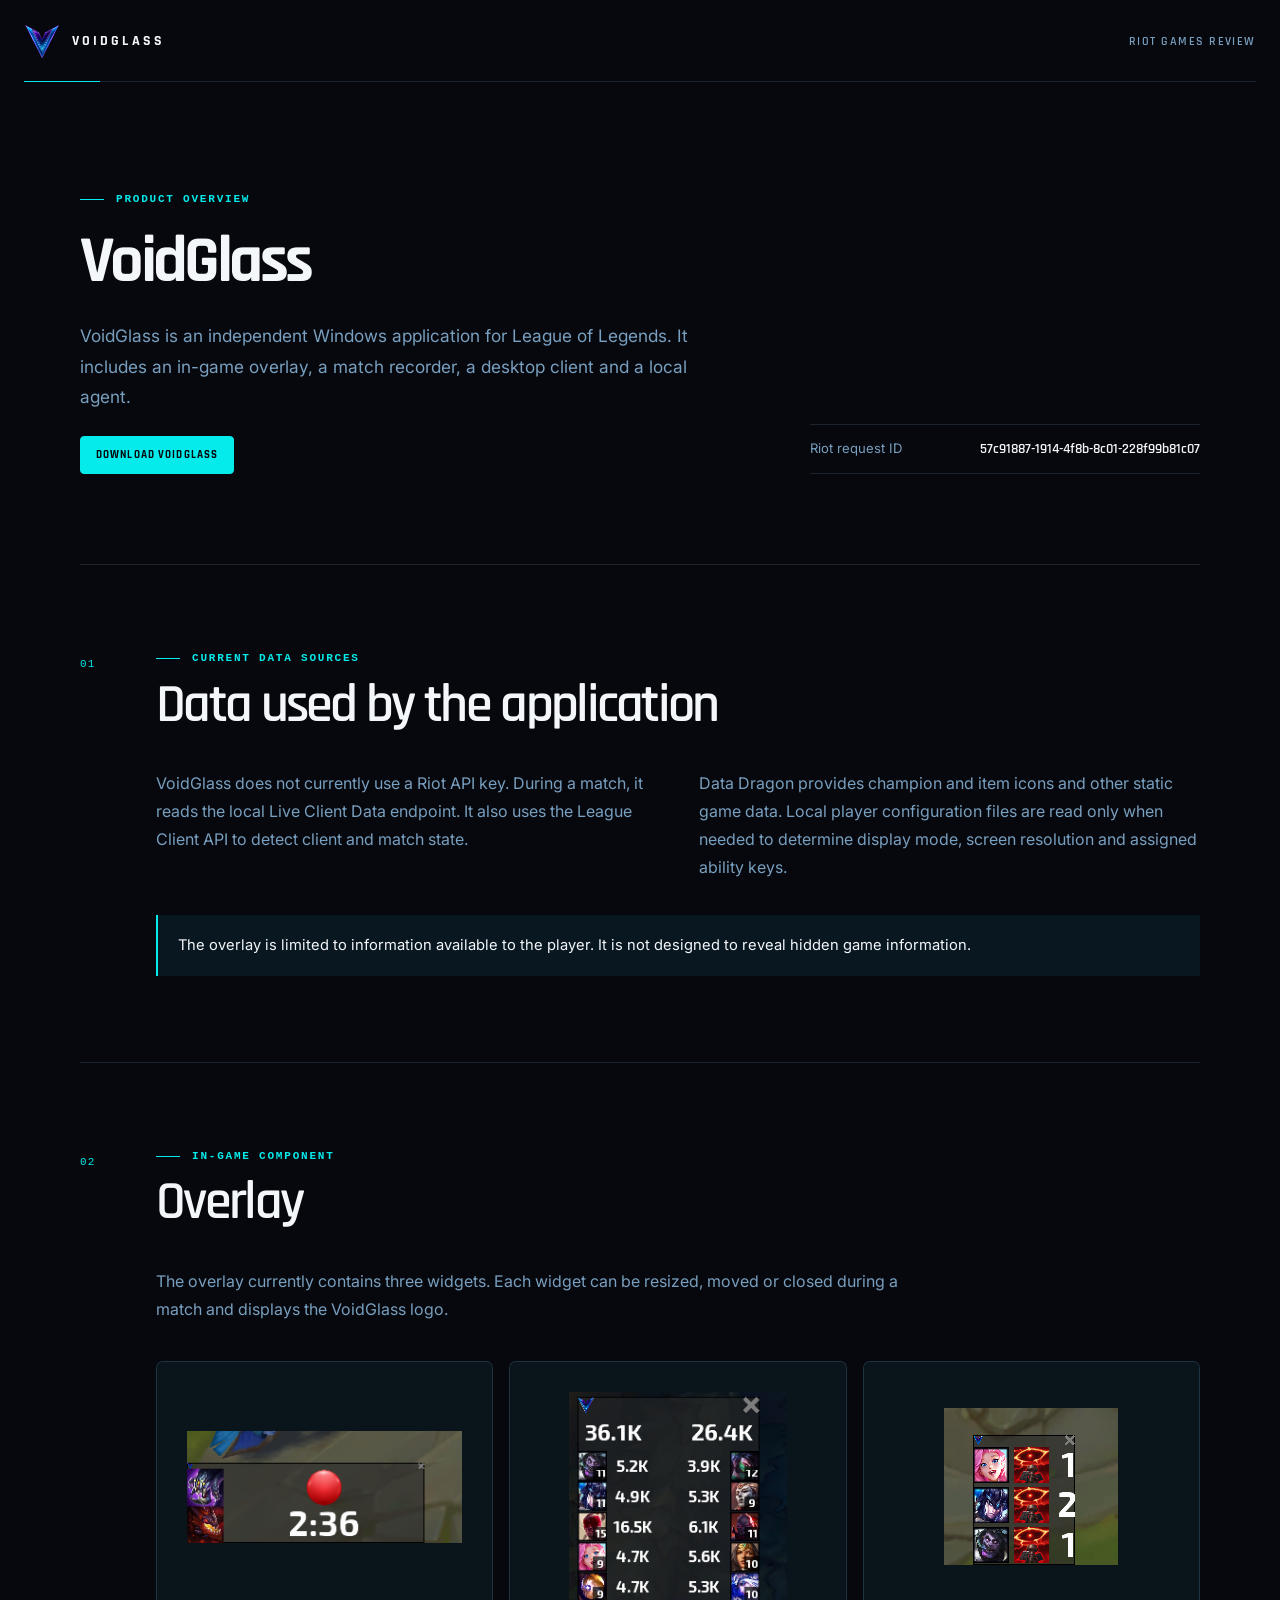
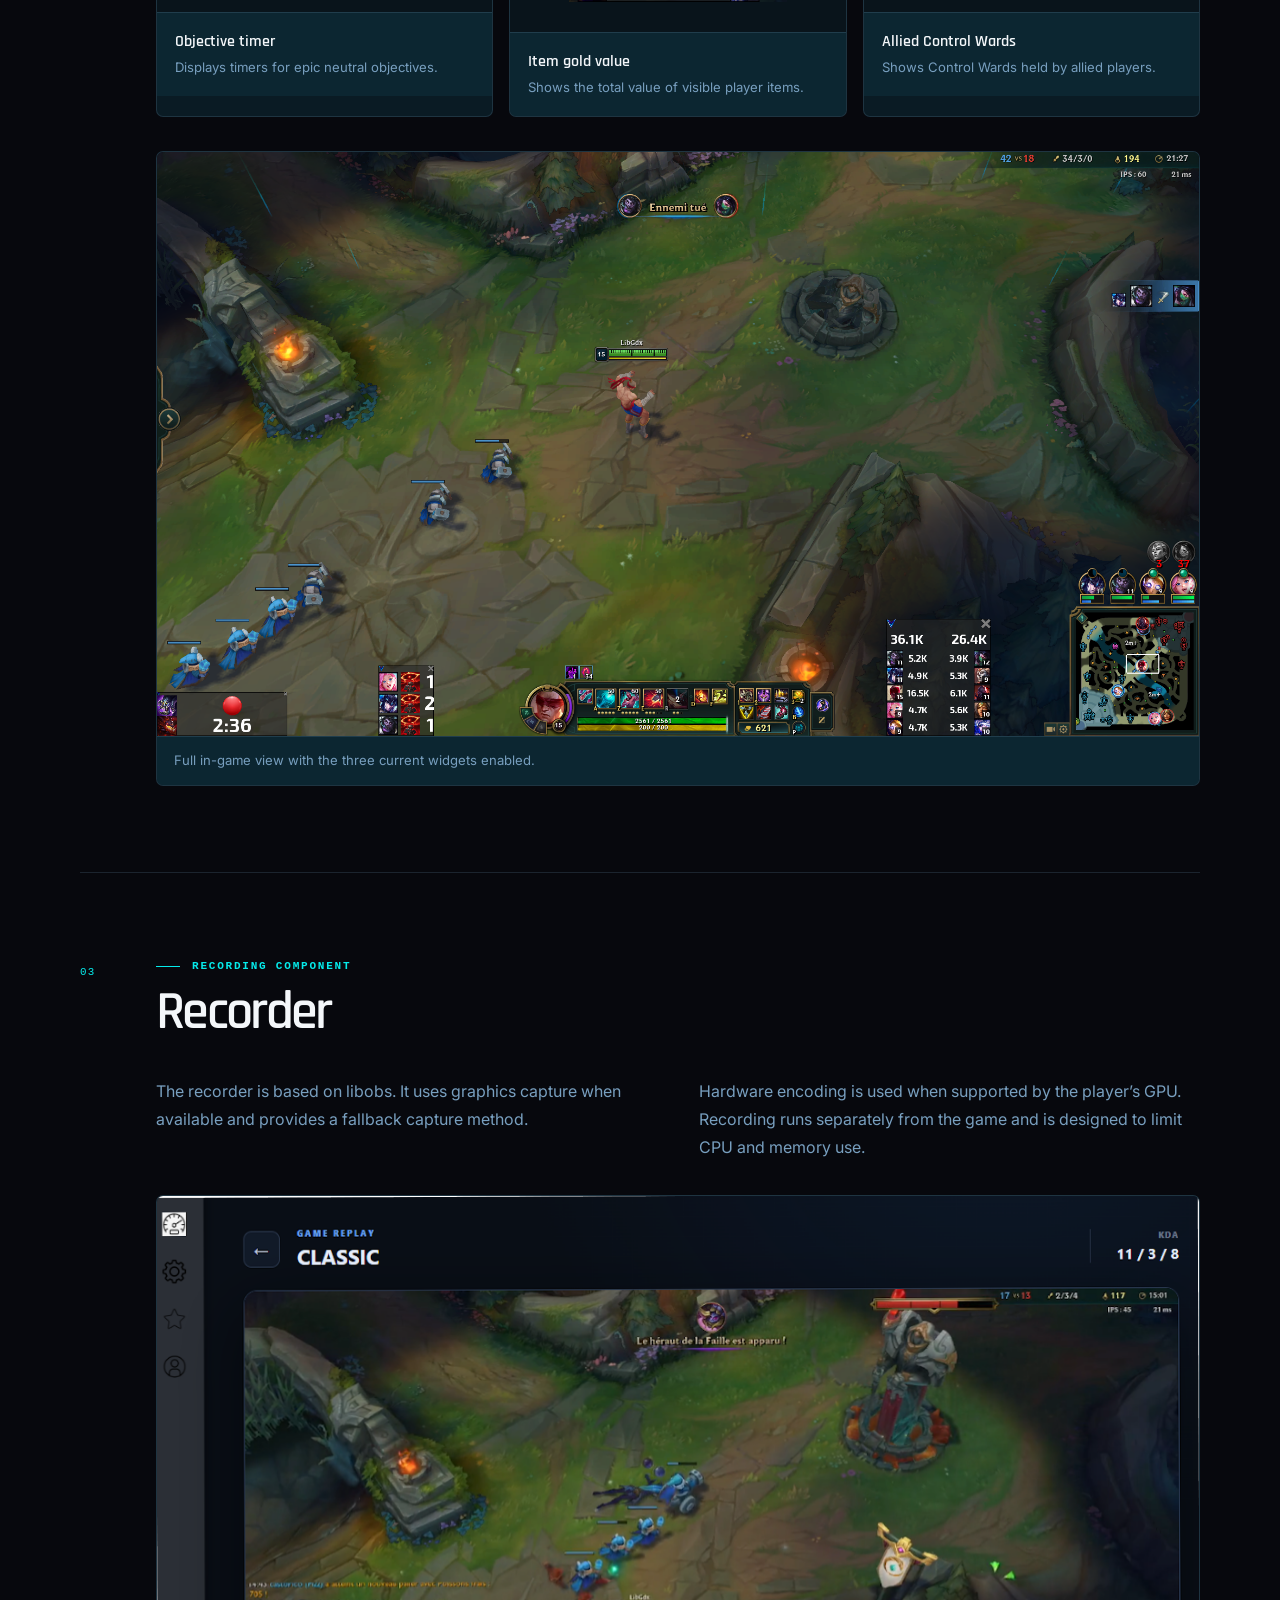
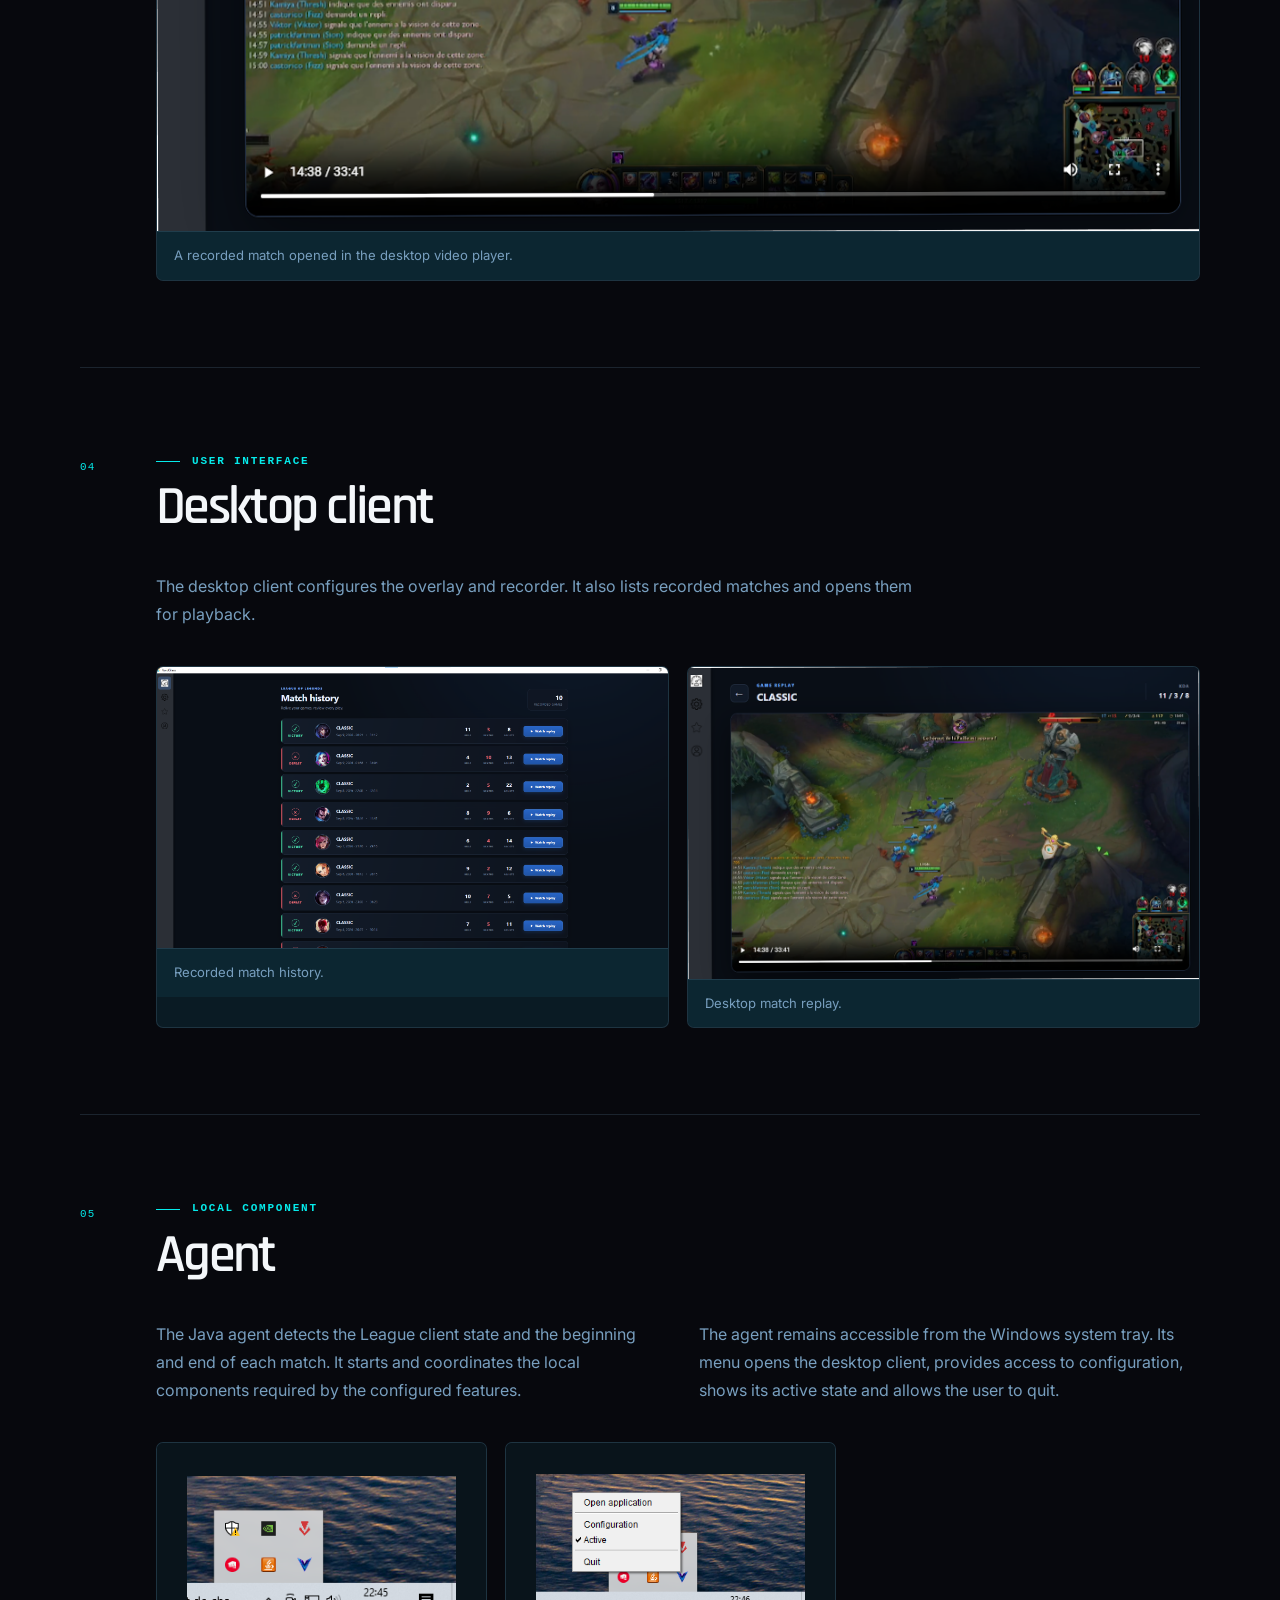
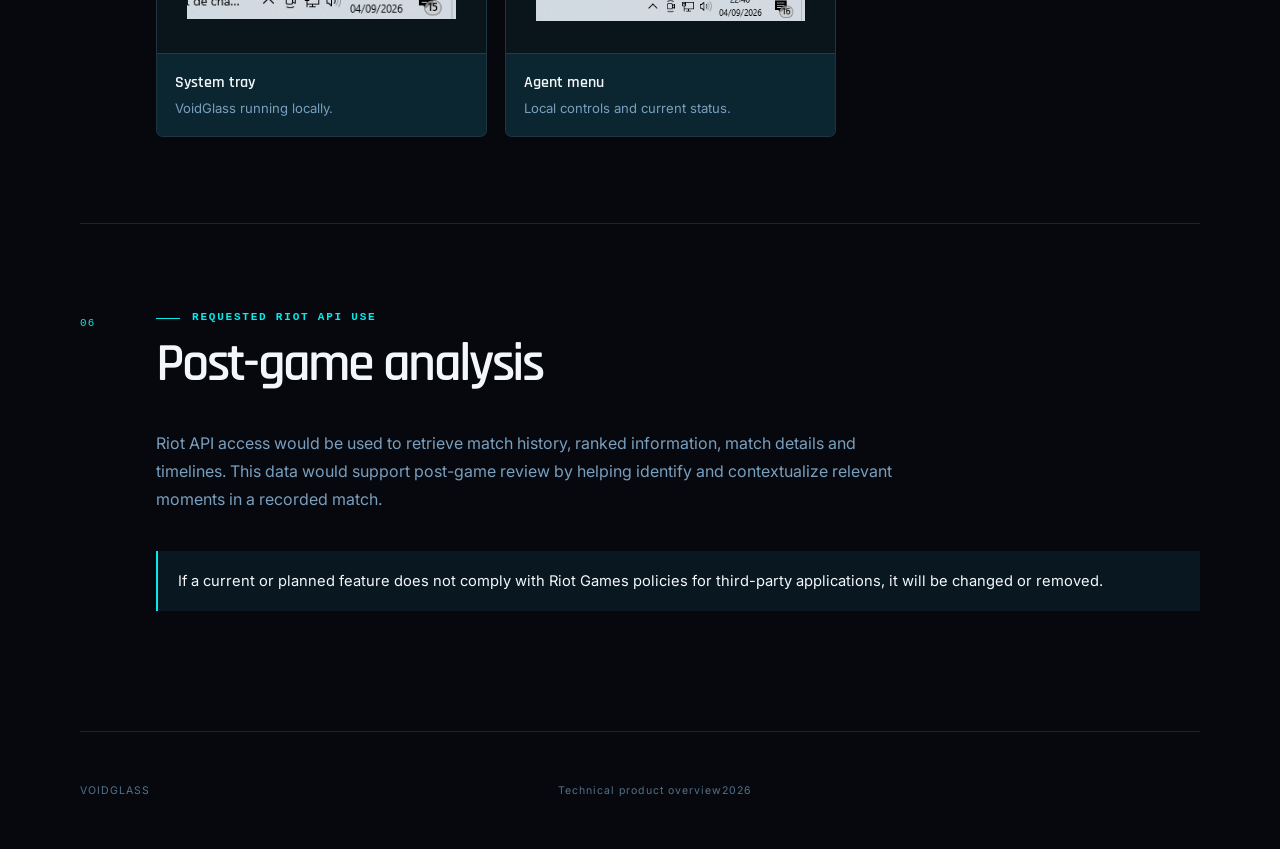
==== commit eb740a19: "riot submission" ====
--- a/riot.html
+++ b/riot.html
@@ -27,10 +27,7 @@
         <a class="riot-download" href="#" data-download data-i18n="intro.download">Download VoidGlass</a>
       </div>
       <dl class="riot-identifiers">
-        <div><dt data-i18n="ids.product">Riot product ID</dt><dd data-i18n="ids.pending">To be added</dd></div>
-        <div><dt data-i18n="ids.request">Riot request ID</dt><dd data-i18n="ids.pending">To be added</dd></div>
-        <div><dt data-i18n="ids.apiKey">Current API key</dt><dd data-i18n="ids.none">None</dd></div>
-        <div><dt data-i18n="ids.platform">Platform</dt><dd>Windows 10 / 11</dd></div>
+        <div><dt data-i18n="ids.request">Riot request ID</dt><dd>57c91887-1914-4f8b-8c01-228f99b81c07</dd></div>
       </dl>
     </header>
 
--- a/assets/css/styles.css
+++ b/assets/css/styles.css
@@ -301,11 +301,13 @@
 
 @media (max-width: 700px) {
   .site-header, main, footer { width: min(calc(100% - 28px), var(--max-width)); }
-  .site-header { height: 70px; }
+  .site-header { grid-template-columns: auto 1fr auto; grid-template-rows: 70px 48px; height: 118px; }
+  .site-header > .brand { grid-column: 1; grid-row: 1; }
+  .site-header > .header-actions { grid-column: 3; grid-row: 1; }
   .brand > span:last-child { display: none; }
-  .site-header nav { display: none; }
-  nav a[href^="#"] { display: none; }
-  nav a:not(.discord-link):not([href*="articles"]):not([href="index.html"]) { display: none; }
+  .site-header nav { grid-column: 1 / -1; grid-row: 2; justify-content: space-between; width: 100%; min-width: 0; gap: 18px; padding-bottom: 2px; overflow-x: auto; scrollbar-width: none; }
+  .site-header nav::-webkit-scrollbar { display: none; }
+  .site-header nav a { display: inline-block; flex: none; }
   .hero { min-height: auto; padding: 72px 0 86px; }
   h1 { font-size: clamp(2.75rem, 13vw, 4.15rem); }
   .hero-description { max-width: 95%; }
